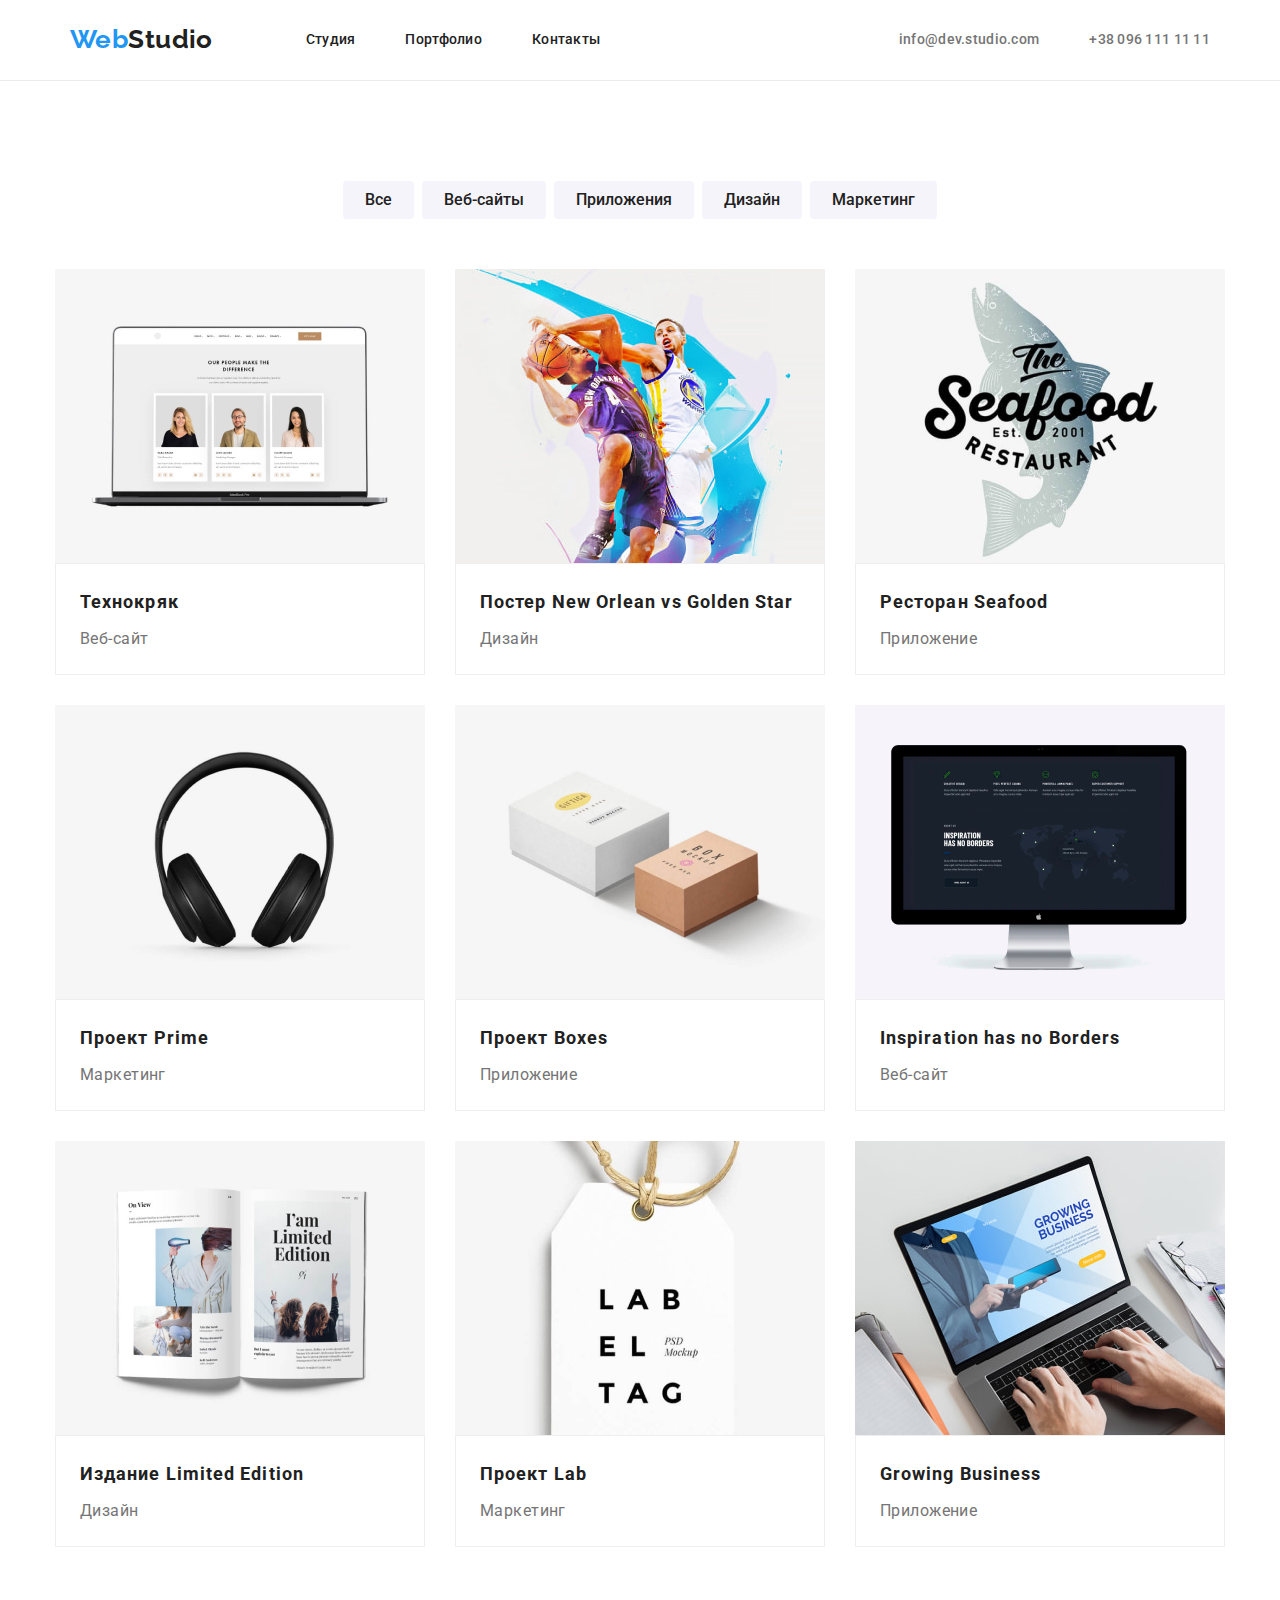
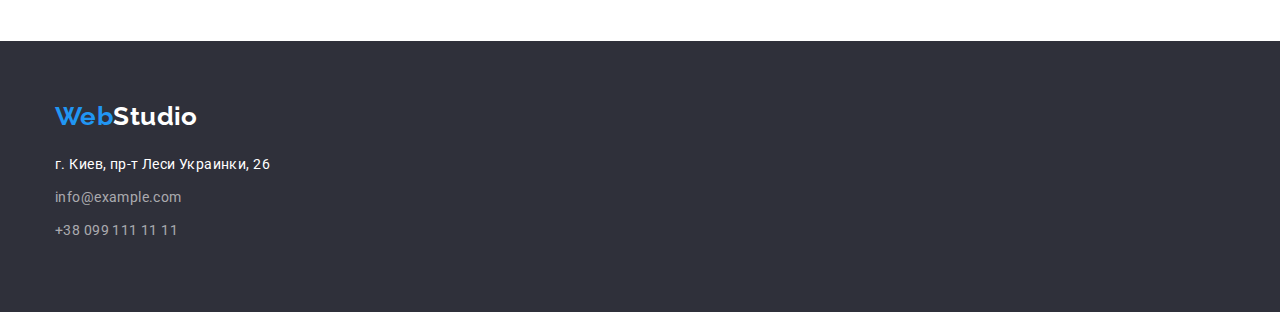
==== portfolio.html @ 32e2e365 "changes" ====
<!DOCTYPE html>
<html lang="ru">
    <head> 
    <meta charset="utf-8">
    <meta name="viewport" content="width=device width, initial-scale=1.0">
    <title>portfolio.html</title>
    <link rel="preconnect" href="https://fonts.googleapis.com">
    <link rel="preconnect" href="https://fonts.gstatic.com" crossorigin>
    <link href="https://fonts.googleapis.com/css2?family=Raleway:wght@700&family=Roboto:wght@400;500;700&display=swap" rel="stylesheet">
    <link href=https://cdnjs.cloudflare.com/ajax/libs/modern-normalize/1.1.0/modern-normalize.min.css rel="stylesheet">
    <link rel="stylesheet" href="./css/styles.css">
    </head>
    <body>
        <header class="page-header">
            <div class="container">
                <div class="header-inner">
        <nav class="header-options">
            <a href="index.html" class="logo-header"><span class="part-logo-header">Web</span>Studio</a>
            <ul class="site-nav">
                <li class="site-nav-btn"><a href="./index.html" class="button">Студия</a></li> 
                <li class="site-nav-btn"><a href="portfolio.html" class="button current">Портфолио</a></li> 
                <li class="site-nav-btn"><a href="index.html" class="button">Контакты</a></li> 
            </ul>
        </nav>
        <ul class="contact-info-header">
            <li class="contact">
                <a class="header-mail" 
                href="mailto:info@dev.studio.com">info@dev.studio.com</a>
            </li>
            <li class="contact">
                <a class="header-phone"
                href="tel:+380961111111">+38 096 111 11 11</a>
            </li>
        </ul>
    </div>
    </div>
    </header>
    <main>
<section class="portfolio-section">
    <div class="container">
<h1 class ="portfolio">Портфолио</h1>
    <ul class="portfolio-options">
        <li class="portfolio-option"><button class="portfolio-btn" type="button">Все</button></li>
        <li class="portfolio-option"><button class="portfolio-btn" type="button">Веб-сайты</button></li>
        <li class="portfolio-option"><button class="portfolio-btn" type="button">Приложения</button></li>
        <li class="portfolio-option"><button class="portfolio-btn" type="button">Дизайн</button></li>
        <li class="portfolio-option"><button class="portfolio-btn" type="button">Маркетинг</button></li>
    </ul>
    <ul class="projects">
<li class="project">
    <a href="#">
    <img src="./images/img6.jpg" alt="экран ноутбука" width="370">
    <div class="project-info">
    <h2 class="project-name">Технокряк</h2>
    <p class="web-site">Веб-сайт</p>
    </div>
</a>
</li>
<li class="project">
    <a href="#">
    <img src="./images/img7.jpg" alt="баскетболисты" width="370"/>
    <div class="project-info">
    <h2 class="project-name">Постер New Orlean vs Golden Star</h2>
    <p class="design">Дизайн</p>
</div>
</a>
</li>
<li class="project">
    <a href="#">
    <img src="./images/img8.jpg" alt="рыба" width="370"/>
    <div class="project-info">
    <h2 class="project-name">Ресторан Seafood</h2>
    <p class="app">Приложение</p>
</div>
</a>
</li>
<li class="project">
    <a href="#">
    <img src="./images/img9.jpg" alt="наушники" width="370"/>
    <div class="project-info">
    <h2 class="project-name">Проект Prime</h2>
    <p class="marketing">Маркетинг</p>
</div>
</a>
</li>
<li class="project">
    <a href="#">
    <img src="./images/img10.jpg" alt="коробки" width="370"/>
    <div class="project-info">
    <h2 class="project-name">Проект Boxes</h2>
    <p class="app">Приложение</p>
</div>
</a>
</li>
<li class="project">
    <a href="#">
    <img src="./images/img11.jpg" alt="экран компьютера" width="370"/>
    <div class="project-info">
    <h2 class="project-name">Inspiration has no Borders</h2>
    <p class="web-site">Веб-сайт</p>
</div>
</a>
</li>
<li class="project">
    <a href="#">
    <img src="./images/img12.jpg" alt="журнал" width="370"/>
    <div class="project-info">
    <h2 class="project-name">Издание Limited Edition</h2>
    <p class="design">Дизайн</p>
</div>
</a>
</li>
<li class="project">
    <a href="#">
    <img src="./images/img13.jpg" alt="ярлык" width="370"/>
    <div class="project-info">
    <h2 class="project-name">Проект Lab</h2>
    <p class="marketing">Маркетинг</p>
</div>
</a>
</li>
<li class="project">
    <a href="#">
    <img src="./images/img14.jpg" alt="приложение" width="370"/>
    <div class="project-info">
    <h2 class="project-name">Growing Business</h2>
    <p class="app">Приложение</p>
</div>
</a>
</li>
</ul>
</div>
</section>
</main>
<footer class="page-footer">
    <div class="container">
        <div class="logo">
    <a href="index.html" class="logo-footer"><span class="part-logo-footer">Web</span>Studio</a></div>
    <div class="contact-info-footer">
        <ul class="contact-info-footer">
          <li class="contacts"> <a class="footer-address"
              href="https://bit.ly/3pXMvUd" target="_blank" rel="noopener noreferrer">г. Киев, пр-т
              Леси Украинки, 26</a> 
            </li>
          <li class="contacts">
              <a class="footer-mail" href="mailto:info@example.com">info@example.com</a>
            </li>
          <li class="contacts">
              <a class="footer-phone" href="tel:+380991111111">+38 099 111 11 11</a>
            </li>
        </ul>
      </div>
    </div>
</footer>
</body>
</html>
---- css/styles.css ----
:root {
    --primary-text-color:#212121;
    --title-text-color:#757575;
    --accent-color:#2196F3;
    --logo-color: #2196F3;
    --primary-bg-color:#fff;
    --secondary-text-color: #fff;
    --secondary-bg-color:#F5F4FA;
    --button-bg-color:#188CE8;
    --banner-bg-color:#2F303A;
}

body {
    background-color:var(--primary-bg-color);
    color:var(--primary-text-color);
    font-family: Roboto, sans-serif;
    font-size: 14px;
    line-height: 1.71;
    letter-spacing: 0.03em;
}

ul {
    list-style: none;
    margin: 0;
    padding: 0;
}

a {
    text-decoration: none;
    display: inline-block;
}

.button, .button-current {
    font-family: inherit;
    font-style: normal;
    font-weight: 500;
    font-size: 14px;
    line-height: 1.14;
    letter-spacing: 0.02em;
    color:var(--primary-text-color);
}

.button:focus {
    color: var(--accent-color);
}
.button:hover {
    background-color: var(--secondary-text-color);
    color: var(--accent-color);
}

.button-current:focus {
    color: var(--accent-color);
}
.button-current:hover {
    background-color: var(--secondary-text-color);
    color: var(--accent-color);
}

.title {
    color: var(--secondary-text-color);
    font-weight: 900;
    font-size: 44px;
    line-height: 1.36;
    text-align: center;
    letter-spacing: 0.06em;
    text-transform: uppercase;
}

.logo-header {
    font-family: 'Raleway';
    font-style: normal;
    font-weight: 700;
    font-size: 26px;
    line-height: 1.19;
    color:var(--primary-text-color);
}

.part-logo-header {
    color: var(--logo-color);
}

.logo-footer {
    font-family: 'Raleway';
    font-style: normal;
    font-weight: 700;
    font-size: 26px;
    line-height: 1.19;
    color:var(--secondary-text-color);
}

.part-logo-footer {
    color:var(--logo-color);
}

:link:hover {
    background-color:transparent;
    color:var(--accent-color);
}

.banner .banner-btn {
    color:var(--secondary-text-color);
    background-color: var(--accent-color);
    font-family: inherit;
    font-style: normal;
    font-weight: 700;
    font-size: 16px;
    line-height: 1.88;
    align-items: center;
    text-align: center;
    letter-spacing: 0.06em;
    cursor: pointer;
    border-radius: 4px;
    border: none;
    padding: 10px 32px;
}

.banner-btn:hover {
    background: var(--button-bg-color);
}

.banner-btn:focus {
    background: var(--button-bg-color);
}

.header-mail,
.header-phone {
font-weight: 500;
font-size: 14px;
line-height: 1.14;
letter-spacing: 0.02em;
color: var(--title-text-color);
}

.feature,
.portfolio {
    color: var(--secondary-text-color);
    position: absolute;
    width: 1px;
    height: 1px;
    margin: -1px;
    padding: 0;
    overflow: hidden;
    border: 0;
    clip: rect(0 0 0 0);
}

.opacity:hover,
.opacity:focus {
    opacity: 1;
}
.transparent:hover,
.transparent:focus {
    color:transparent;
}

.solutions .solution{
    font-weight: 700;
    font-size: 14px;
    line-height: 1.14;
    text-transform: uppercase;
    color:var(--primary-text-color);
}

.solution-text{
font-size: 14px;
line-height: 2;
color:var(--title-text-color);
}

.service,
.features {
background-color:var(--secondary-text-color);
padding-bottom: 94px;
}

.service-info,
.team-info {
    font-weight: 700;
    font-size: 36px;
    line-height: 1.17;
    text-align: center;
    color: var(--primary-text-color);
}

.our-team {
    background-color:var(--secondary-bg-color);
    }

.team-name {
    font-weight: 500;
    font-size: 16px;
    line-height: 1.19;
    color:var(--primary-text-color);
    }

    .team-position{
font-size: 16px;
line-height: 1.19;
color: var(--title-text-color);
    }

.team-image {
    background-color: var(--secondary-text-color);
}

.contact-info {
    color: var(--title-text-color);
}

.banner,
.page-footer {
    background-color: var(--banner-bg-color);
}

.footer-address {
font-family: inherit;
font-style: normal;
font-weight: 400;
font-size: 14px;
line-height: 1.71;
letter-spacing: 0.03em;
color: var(--secondary-text-color);
}

.footer-mail,
.footer-phone {
    font-family: inherit;
    font-style: normal;
    font-weight: 400;
    font-size: 14px;
    line-height: 1.71;
    letter-spacing: 0.03em;
    color: rgba(255, 255, 255, 0.6);
}

.portfolio-btn {
    font-family: inherit;
    font-style: normal;
    font-weight: 500;
    font-size: 16px;
    line-height: 1.63;
    background-color: var(--secondary-bg-color);
    color: var(--primary-text-color);
    border: none;
}

.portfolio-btn:focus {
    color:var(--accent-color);
}

.portfolio-btn:hover {
    background-color:var(--accent-color);
    color:var(--secondary-text-color);
}

.portfolio-options {
font-weight: 500;
font-size: 16px;
line-height: 1.62;
color:var(--primary-text-color);
}

.project-name {
font-weight: 700;
font-size: 18px;
line-height: 2;
letter-spacing: 0.06em;
color:var(--primary-text-color);
margin-bottom: 4px;
}

.web-site,
.app,
.design,
.marketing {
font-size: 16px;
line-height: 1.88;
color: var(--title-text-color);
}

h1,
h2,
h3,
h4,
h5,
h6,
p {
    margin: 0;
    padding: 0;
}

img {
    display: block;
    max-width: 100%;
    height: auto;
}


.container {
    width: 100%;
    max-width: 1200px;
    margin-left: auto;
    margin-right: auto;
    padding-left: 15px;
    padding-right: 15px;
}

.solutions {
    display: flex;
}

.solution-order:nth-child(4n) {
    margin-right: 0;
}

.options {
    display: flex;
    justify-content: center;
}

.our-teammates {
    display: flex;
    align-content: space-between;
}

.team-image {
    margin-right: 30px;
    box-shadow: 0px 1px 3px rgba(0, 0, 0, 0.12), 0px 1px 1px rgba(0, 0, 0, 0.14), 0px 2px 1px rgba(0, 0, 0, 0.2);
    border-radius: 0px 0px 4px 4px;
    margin-bottom: 0px;
}

.team-image:nth-child(4n) {
    margin-right: 0;
}

.team-name {
    text-align: center;
    margin-top: 30px;
    margin-bottom: 10px;
}
.team-position {
    text-align: center;
    margin-bottom: 30px;
}

.projects {
    display: flex;
    flex-wrap: wrap;

    margin-right: -30px;
    margin-top: -30px;

    flex-basis: calc(100% - 270 / 9);
}

.projects >.project {
    margin-right: 30px;
    margin-top: 30px;
}

.banner {
    text-align: center;
    padding-top: 200px;
    padding-bottom: 200px;
}

.title {
    margin-bottom: 30px;
    margin-left: auto;
    margin-right: auto;
    width: 696px;
    text-align: center;
    align-items: center;
}

.header-inner {
    display: flex;
    align-items: center;
    justify-content: space-between;
}

.contact-info-header {
    display: flex;
    align-items: center;
    justify-content: space-between;
    margin-left: auto;
}

.contact {
    display: inline-block;
}

.header-mail {
    margin-right: 50px;
}

.contact:nth-child(1) {
    margin-left: auto;
}

.header-phone {
    padding: auto;
    margin: auto;
}

.site-nav {
    display: flex;
    align-items: center;
    padding: auto;
    margin-left: 93px;
}

.site-nav-btn {
padding: auto;
margin-left: 50px;
}

.site-nav-btn:nth-child(1) {
    margin-left: auto;
}

.coding {
    margin-right: 30px;
}

.coding:nth-child(3n) {
    margin-right: 0;
}

.options {
    margin-top:50px;
    border: none;
    display: flex;
    justify-content: space-between;
}

.section {
    padding-top: 94px;
    padding-left: auto;
    padding-right: auto;
}

.team-info {
    padding-bottom: 50px;
    border: 0px;
}

.header-options {
    display: flex;
    height: auto;
}

.page-header {
    width: 100%;
    max-width: 1200px;
    margin-left: auto;
    margin-right: auto;
    padding-left: 15px;
    padding-right: 15px;
    align-items: center;
    display: flex;
}

.logo-header {
    margin-top: 24px;
    margin-bottom: 25px;
}

.solution-text {
    width: 270px;
    height: auto;
    margin-top: 10px;
}

.solution-order {
    margin-right: 30px;
}

.contacts {
    padding-bottom: 9px;
    align-items: center;
}

.logo {
    padding-bottom: 20px;
}

.portfolio-options {
    display: flex;
    justify-content: center;
    margin-bottom: 50px;
    padding-top: auto;
}

.portfolio-option {
    margin-left: 8px;
}

.portfolio-option:nth-child(1) {
    margin-left: 0;
}

.portfolio-btn {
    padding-top: 6px;
    padding-right: 22px;
    padding-bottom: 6px;
    padding-left: 22px;
    background-color: var(--secondary-bg-color);
    border-radius: 4px;
}

.project-info {
    padding-top: 20px;
    padding-left: 24px;
    padding-bottom: 20px;
    padding-right: 24px;
    border: 1px;
    border-color: rgba(238, 238, 238, 1);
    border-style: solid;
}

.portfolio-section {
    padding-top: 100px;
    padding-bottom: 94px;
    border-top: 1px solid #ECECEC;
}

.page-footer {
    padding-top: 60px;
    padding-bottom: 60px;
}

.our-team {
    padding-top: 94px;
    padding-bottom: 94px;
    color:var(--primary-text-color);
}
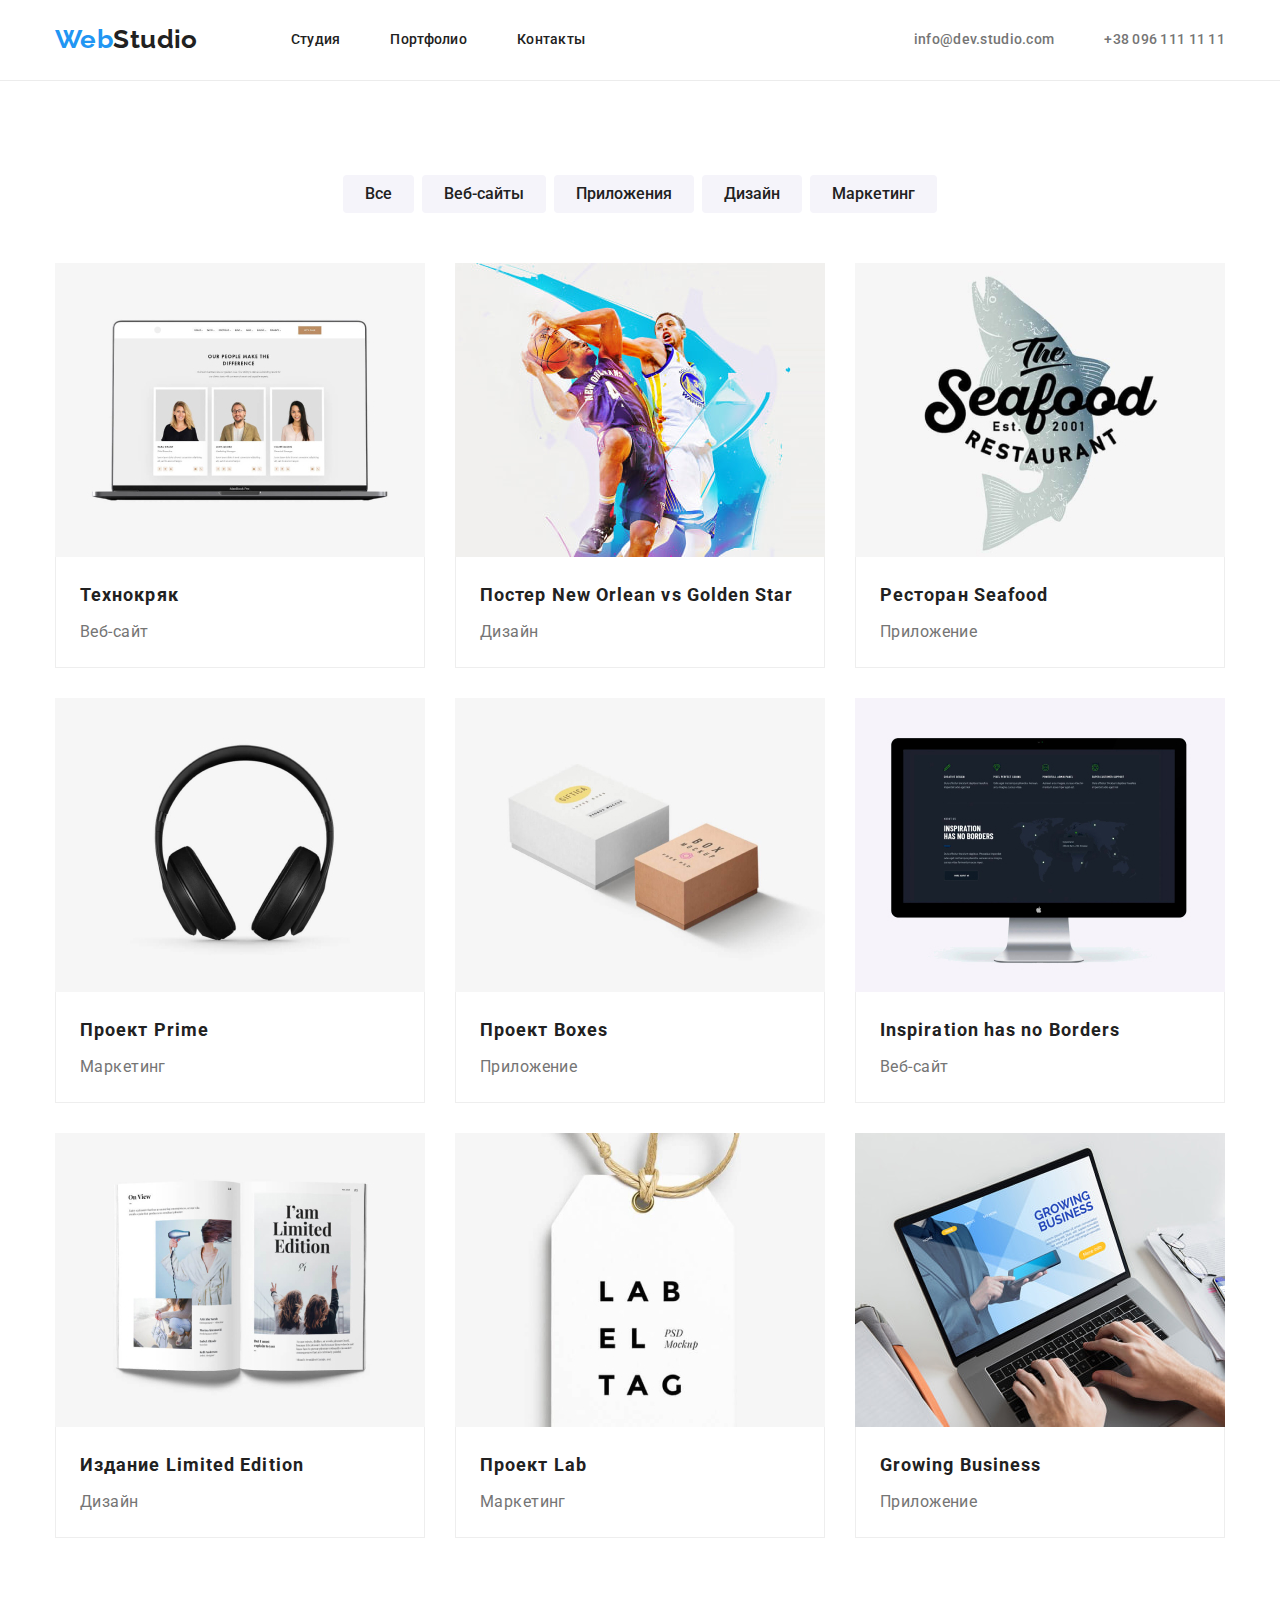
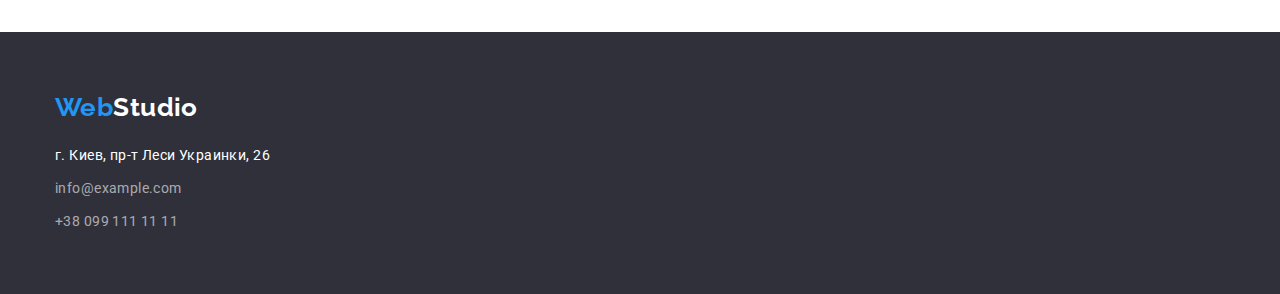
==== commit 807ac5be: "исправления предыдущего дз" ====
--- a/portfolio.html
+++ b/portfolio.html
@@ -36,9 +36,9 @@
     </div>
     </header>
     <main>
-<section class="portfolio-section">
+<section class="portfolio section">
     <div class="container">
-<h1 class ="portfolio">Портфолио</h1>
+<h1 class ="name">Портфолио</h1>
     <ul class="portfolio-options">
         <li class="portfolio-option"><button class="portfolio-btn" type="button">Все</button></li>
         <li class="portfolio-option"><button class="portfolio-btn" type="button">Веб-сайты</button></li>
@@ -136,7 +136,6 @@
     <div class="container">
         <div class="logo">
     <a href="index.html" class="logo-footer"><span class="part-logo-footer">Web</span>Studio</a></div>
-    <div class="contact-info-footer">
         <ul class="contact-info-footer">
           <li class="contacts"> <a class="footer-address"
               href="https://bit.ly/3pXMvUd" target="_blank" rel="noopener noreferrer">г. Киев, пр-т
@@ -149,7 +148,6 @@
               <a class="footer-phone" href="tel:+380991111111">+38 099 111 11 11</a>
             </li>
         </ul>
-      </div>
     </div>
 </footer>
 </body>
--- a/css/styles.css
+++ b/css/styles.css
@@ -38,6 +38,8 @@
     line-height: 1.14;
     letter-spacing: 0.02em;
     color:var(--primary-text-color);
+    padding-top: 32px;
+    padding-bottom: 32px;
 }
 
 .button:focus {
@@ -132,7 +134,7 @@
 }
 
 .feature,
-.portfolio {
+.name {
     color: var(--secondary-text-color);
     position: absolute;
     width: 1px;
@@ -167,12 +169,6 @@
 color:var(--title-text-color);
 }
 
-.service,
-.features {
-background-color:var(--secondary-text-color);
-padding-bottom: 94px;
-}
-
 .service-info,
 .team-info {
     font-weight: 700;
@@ -374,7 +370,7 @@
     align-items: center;
 }
 
-.header-inner {
+.container > .header-inner {
     display: flex;
     align-items: center;
     justify-content: space-between;
@@ -435,12 +431,6 @@
     justify-content: space-between;
 }
 
-.section {
-    padding-top: 94px;
-    padding-left: auto;
-    padding-right: auto;
-}
-
 .team-info {
     padding-bottom: 50px;
     border: 0px;
@@ -452,19 +442,13 @@
 }
 
 .page-header {
-    width: 100%;
-    max-width: 1200px;
-    margin-left: auto;
-    margin-right: auto;
-    padding-left: 15px;
-    padding-right: 15px;
     align-items: center;
     display: flex;
 }
 
 .logo-header {
-    margin-top: 24px;
-    margin-bottom: 25px;
+    padding-top: 24px;
+    padding-bottom: 25px;
 }
 
 .solution-text {
@@ -478,12 +462,16 @@
 }
 
 .contacts {
-    padding-bottom: 9px;
-    align-items: center;
+    margin-bottom: 9px;
+    align-items: center;
+}
+
+.contacts:nth-last-child(1) {
+    margin-bottom: 0;
 }
 
 .logo {
-    padding-bottom: 20px;
+    margin-bottom: 20px;
 }
 
 .portfolio-options {
@@ -515,15 +503,12 @@
     padding-left: 24px;
     padding-bottom: 20px;
     padding-right: 24px;
-    border: 1px;
+    border-left: 1px;
+    border-right: 1px;
+    border-bottom: 1px;
+    border-top: 0;
     border-color: rgba(238, 238, 238, 1);
     border-style: solid;
-}
-
-.portfolio-section {
-    padding-top: 100px;
-    padding-bottom: 94px;
-    border-top: 1px solid #ECECEC;
 }
 
 .page-footer {
@@ -531,8 +516,24 @@
     padding-bottom: 60px;
 }
 
-.our-team {
+.section {
     padding-top: 94px;
     padding-bottom: 94px;
-    color:var(--primary-text-color);
+}
+
+.our-team section {
+    background-color:var(--secondary-bg-color);
+}
+
+.features section {
+    background-color:var(--secondary-text-color);
+}
+
+.service {
+    padding-top: 0;
+    background-color:var(--secondary-text-color);
+}
+
+.portfolio {
+    border-top: 1px solid #ECECEC;
 }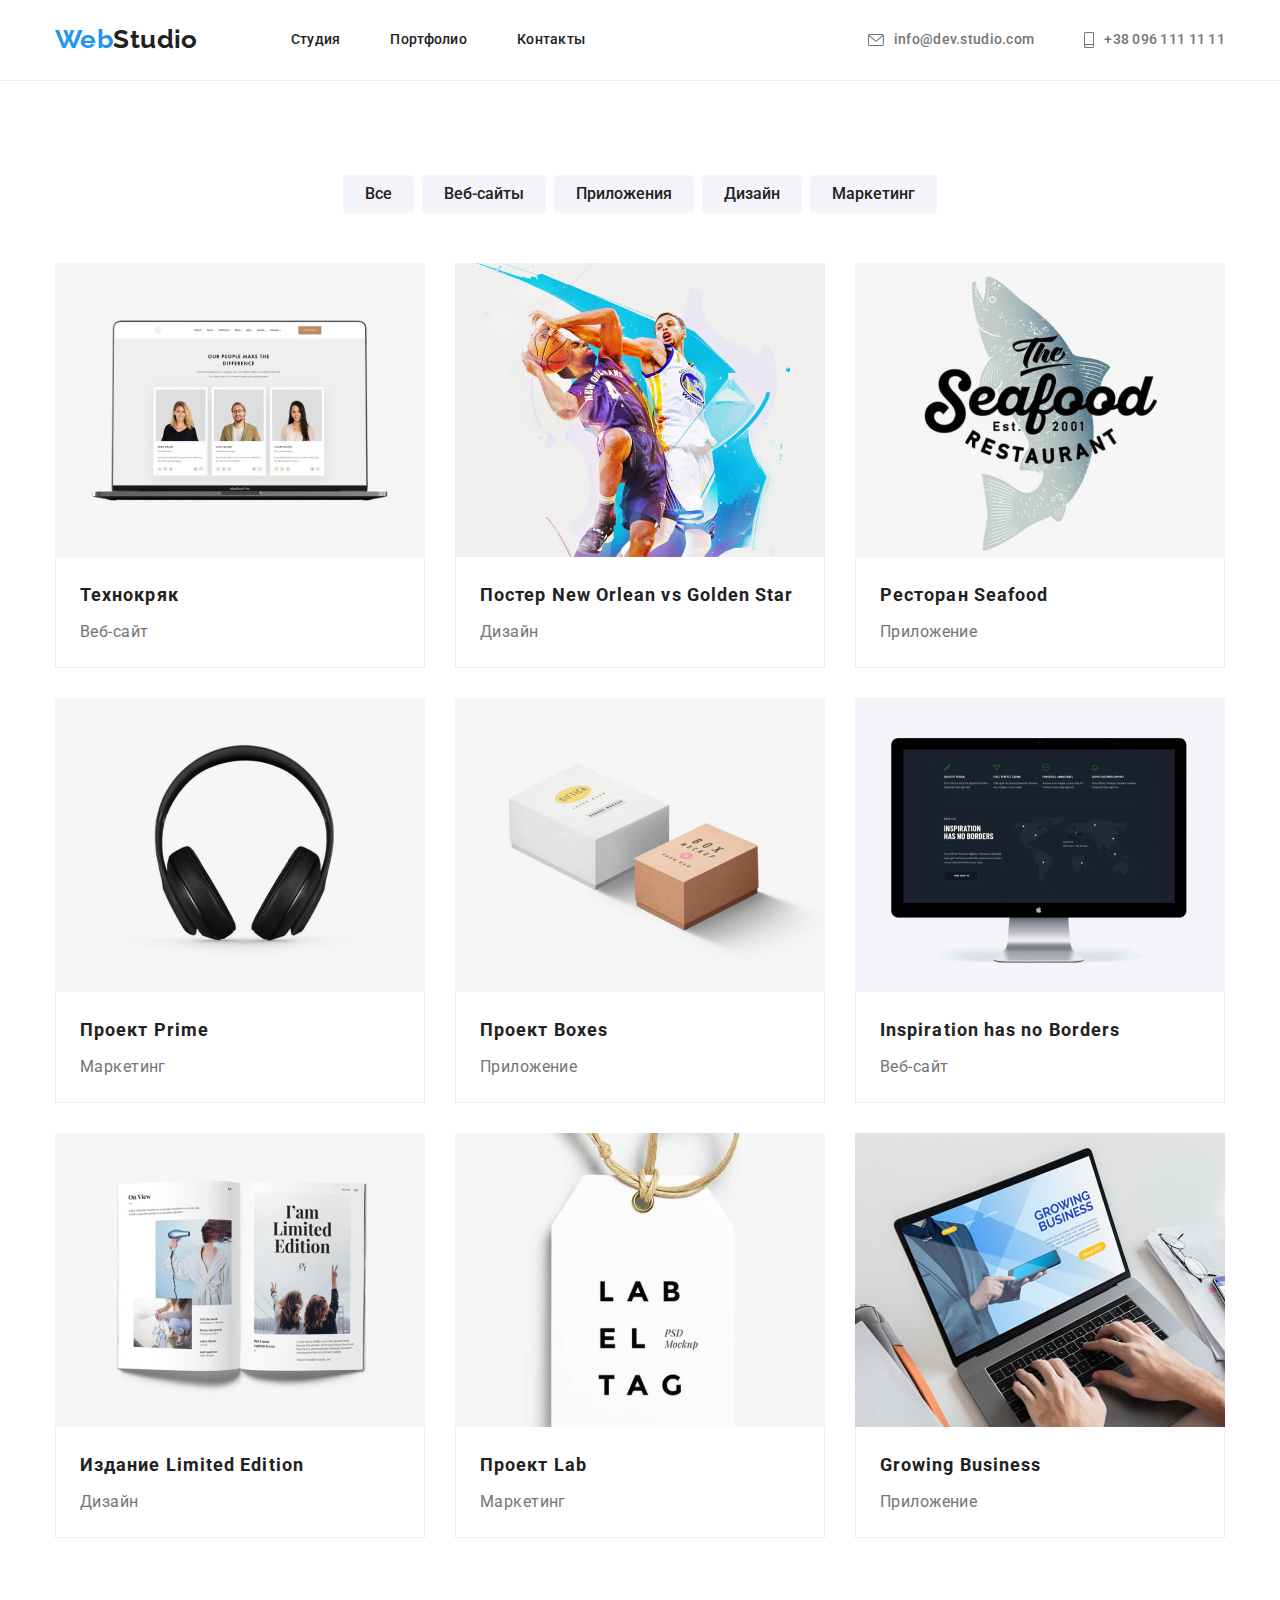
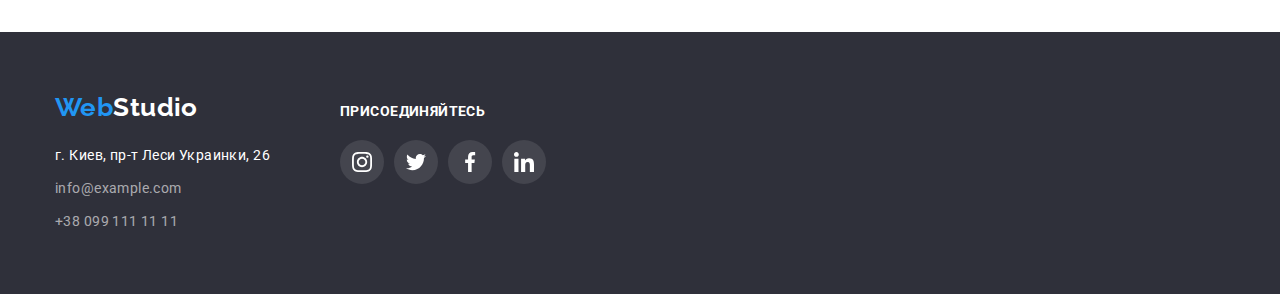
==== commit 093b7fae: "коммит" ====
--- a/portfolio.html
+++ b/portfolio.html
@@ -23,13 +23,19 @@
             </ul>
         </nav>
         <ul class="contact-info-header">
-            <li class="contact">
-                <a class="header-mail" 
-                href="mailto:info@dev.studio.com">info@dev.studio.com</a>
+            <li class="header-mail">
+                <a class="link-contacts"
+                href="mailto:info@dev.studio.com">
+                <svg class="mail-icon">
+                    <use href="./images/icons.svg#icon-envelope"></use>
+                </svg>info@dev.studio.com</a>
             </li>
-            <li class="contact">
-                <a class="header-phone"
-                href="tel:+380961111111">+38 096 111 11 11</a>
+            <li class="header-phone">
+                <a class="link-contacts"
+                href="tel:+380961111111">
+                <svg class="phone-icon">
+                    <use href="./images/icons.svg#icon-smartphone"></use>
+                </svg>+38 096 111 11 11</a>
             </li>
         </ul>
     </div>
@@ -134,6 +140,8 @@
 </main>
 <footer class="page-footer">
     <div class="container">
+        <div class="footer-info">
+            <div>
         <div class="logo">
     <a href="index.html" class="logo-footer"><span class="part-logo-footer">Web</span>Studio</a></div>
         <ul class="contact-info-footer">
@@ -149,6 +157,37 @@
             </li>
         </ul>
     </div>
+        <div class="join-us">
+            <h2 class="footer-title">ПРИСОЕДИНЯЙТЕСЬ</h2>
+            <ul class="footer-networks">
+                <li class="item-footer">
+                    <a href="" class="item-link">
+                        <svg class="svg-footer" width="20px" height="20px">
+                            <use href="./images/icons.svg#icon-instagram"></use>
+                        </svg></a>
+                </li>
+                <li class="item-footer">
+                    <a href="" class="item-link">
+                        <svg class="svg-footer" width="20px" height="20px">
+                            <use href="./images/icons.svg#icon-twitter"></use>
+                        </svg></a>
+                </li>
+                <li class="item-footer">
+                    <a href="" class="item-link">
+                        <svg class="svg-footer" width="20px" height="20px">
+                            <use href="./images/icons.svg#icon-facebook"></use>
+                        </svg></a>
+                </li>
+                <li class="item-footer">
+                    <a href="" class="item-link">
+                        <svg class="svg-footer" width="20px" height="20px">
+                            <use href="./images/icons.svg#icon-linkedin"></use>
+                        </svg></a>
+                </li>
+            </ul>
+        </div>
+    </div>
+    </div>
 </footer>
 </body>
 </html> --- a/css/styles.css
+++ b/css/styles.css
@@ -8,6 +8,7 @@
     --secondary-bg-color:#F5F4FA;
     --button-bg-color:#188CE8;
     --banner-bg-color:#2F303A;
+    --svg-color: #afb1b8;
 }
 
 body {
@@ -99,7 +100,7 @@
     color:var(--accent-color);
 }
 
-.banner .banner-btn {
+.banner-section .banner-btn {
     color:var(--secondary-text-color);
     background-color: var(--accent-color);
     font-family: inherit;
@@ -114,6 +115,7 @@
     border-radius: 4px;
     border: none;
     padding: 10px 32px;
+    box-shadow: 0px 4px 4px rgba(0, 0, 0, 0.15);
 }
 
 .banner-btn:hover {
@@ -170,12 +172,21 @@
 }
 
 .service-info,
-.team-info {
+.team-info,
+.return-clients {
     font-weight: 700;
     font-size: 36px;
     line-height: 1.17;
     text-align: center;
     color: var(--primary-text-color);
+}
+
+.footer-title {
+    font-weight: 700;
+    font-size: 14px;
+    line-height: 1.17;
+    color:var(--secondary-text-color);
+    margin-bottom: 20px;
 }
 
 .our-team {
@@ -195,15 +206,11 @@
 color: var(--title-text-color);
     }
 
-.team-image {
-    background-color: var(--secondary-text-color);
-}
-
 .contact-info {
     color: var(--title-text-color);
 }
 
-.banner,
+.banner-section,
 .page-footer {
     background-color: var(--banner-bg-color);
 }
@@ -238,15 +245,17 @@
     background-color: var(--secondary-bg-color);
     color: var(--primary-text-color);
     border: none;
-}
-
+    padding: 6px 22px;
+    background-color: var(--secondary-bg-color);
+    border-radius: 4px;
+}
+
+.portfolio-btn:hover,
 .portfolio-btn:focus {
-    color:var(--accent-color);
-}
-
-.portfolio-btn:hover {
-    background-color:var(--accent-color);
-    color:var(--secondary-text-color);
+    background: var(--accent-color);
+    color: var(--secondary-text-color);
+    box-shadow: 0px 3px 1px rgba(0, 0, 0, 0.1), 0px 1px 2px rgba(0, 0, 0, 0.08), 0px 2px 2px rgba(0, 0, 0, 0.12);
+    border-radius: 4px;
 }
 
 .portfolio-options {
@@ -321,6 +330,7 @@
 
 .team-image {
     margin-right: 30px;
+    background-color: var(--secondary-text-color);
     box-shadow: 0px 1px 3px rgba(0, 0, 0, 0.12), 0px 1px 1px rgba(0, 0, 0, 0.14), 0px 2px 1px rgba(0, 0, 0, 0.2);
     border-radius: 0px 0px 4px 4px;
     margin-bottom: 0px;
@@ -332,12 +342,11 @@
 
 .team-name {
     text-align: center;
-    margin-top: 30px;
-    margin-bottom: 10px;
-}
+}
+
 .team-position {
     text-align: center;
-    margin-bottom: 30px;
+    margin-top: 10px;
 }
 
 .projects {
@@ -355,10 +364,10 @@
     margin-top: 30px;
 }
 
-.banner {
-    text-align: center;
-    padding-top: 200px;
-    padding-bottom: 200px;
+.project:hover,
+.project:focus {
+    background-color: var(--secondary-text-color);
+    box-shadow: 0px 1px 1px rgba(0, 0, 0, 0.12), 0px 4px 4px rgba(0, 0, 0, 0.06), 1px 4px 6px rgba(0, 0, 0, 0.16);
 }
 
 .title {
@@ -378,17 +387,28 @@
 
 .contact-info-header {
     display: flex;
-    align-items: center;
-    justify-content: space-between;
     margin-left: auto;
-}
-
-.contact {
-    display: inline-block;
+    align-items: center;
+}
+
+.link-contacts {
+    display: flex;
+    align-items: center;
+    font-weight: 500;
+    font-size: 14px;
+    line-height: 1.14;
+    letter-spacing: 0.02em;
+    font-style: normal;
+    color: var(--title-text-color);
+}
+
+.link-contacts:hover,
+.link-contacts:focus {
+    color: var(--accent-color);
 }
 
 .header-mail {
-    margin-right: 50px;
+    margin: auto;
 }
 
 .contact:nth-child(1) {
@@ -397,12 +417,11 @@
 
 .header-phone {
     padding: auto;
-    margin: auto;
+    margin-left: 50px;
 }
 
 .site-nav {
     display: flex;
-    align-items: center;
     padding: auto;
     margin-left: 93px;
 }
@@ -487,15 +506,6 @@
 
 .portfolio-option:nth-child(1) {
     margin-left: 0;
-}
-
-.portfolio-btn {
-    padding-top: 6px;
-    padding-right: 22px;
-    padding-bottom: 6px;
-    padding-left: 22px;
-    background-color: var(--secondary-bg-color);
-    border-radius: 4px;
 }
 
 .project-info {
@@ -536,4 +546,183 @@
 
 .portfolio {
     border-top: 1px solid #ECECEC;
+}
+
+.banner-section {
+    background: #2f303a;
+    background-image: 
+    linear-gradient(to right, rgba(47, 48, 58, 0.4), rgba(47, 48, 58, 0.4)),
+    url(../images/background.jpg);
+    width: 1600px;
+    text-align: center;
+    margin-left: auto;
+    margin-right: auto;
+    padding: 200px 0;
+    background-repeat: no-repeat;
+    background-size: cover;
+    background-position: center;
+}
+
+.join-us {
+    display: flex;
+    margin-left: 70px;
+    flex-direction: column;
+}
+
+.footer-networks {
+    display: flex;
+}
+
+.footer-info {
+    display: flex;
+    align-items: baseline;
+}
+
+.companies {
+    display: flex;
+    justify-content: space-between;
+}
+
+.company-logo {
+    width: 106px;
+    height: 60px;
+    fill: var(--svg-color);
+}
+
+.company-logo:hover{
+    fill: var(--accent-color);
+}
+
+.feature-item {
+    display: flex;
+    margin-bottom: 30px;
+    align-items: center;
+    justify-content: center;
+    padding: 25px 100px;
+    background: var(--secondary-bg-color);
+    border-radius: 4px;
+}
+
+.company-name {
+    padding: 16px 32px;
+    border: 1px solid #AFB1B8;
+    margin: 0;
+    box-sizing: border-box;
+    border-radius: 4px;
+}
+
+.return-clients {
+    margin-bottom: 50px;
+}
+
+.company-link:hover {
+    background-color: transparent;
+    color:var(--accent-color); 
+}
+
+.company-link:focus {
+    color:var(--accent-color); 
+}
+
+.mail-icon {
+    margin-right: 10px;
+    fill: var(--title-text-color);
+    width: 16px;
+    height: 12px;
+}
+
+.phone-icon {
+    margin-right: 10px;
+    fill: var(--title-text-color);
+    width: 10px;
+    height: 16px;
+}
+
+.mail-icon:hover,
+.phone-icon:hover {
+    fill: currentColor;
+}
+
+.team-links {
+    display: flex;
+    justify-content: center;
+    padding: 0;
+    align-items: center;
+    margin-top: 16px;
+}
+
+.social-network {
+    fill: var(--svg-color);
+}
+
+.image-link {
+    margin-right: 10px;
+}
+
+.image-link:last-child(4){
+    margin-right: 0;
+}
+
+.network-link {
+    display: flex;
+    justify-content: center;
+    align-items: center;
+    width: 44px;
+    height: 44px;
+    border-radius: 50%;
+}
+
+.network-link:hover,
+.network-link:focus {
+    background-color: var(--accent-color);
+}
+
+.network-link:hover .social-network,
+.network-link:focus .social-network {
+    fill: var(--secondary-text-color);
+}
+
+.item-footer {
+    margin-right: 10px;
+}
+
+.item-footer:last-child {
+    margin-right: 0;
+}
+
+.item-link {
+    display: flex;
+    justify-content: center;
+    align-items: center;
+    border-radius: 50%;
+    width: 44px;
+    height: 44px;
+    background: rgba(255, 255, 255, 0.1);
+}
+
+.item-link:hover, 
+.item-link:focus{
+    background-color: var(--accent-color);
+}
+
+.svg-footer {
+    fill: var(--secondary-text-color);
+}
+
+.team-item {
+    padding: 30px 0;
+}
+
+.header-phone:hover,
+.header-phone:focus,
+.header-mail:hover,
+.header-mail:hover {
+    color: var(--accent-color);
+}
+
+.link-contacts:hover .phone-icon,
+.link-contacts:focus .phone-icon,
+.link-contacts:hover .mail-icon
+.link-contacts:focus .mail-icon {
+    fill: var(--accent-color);
 }